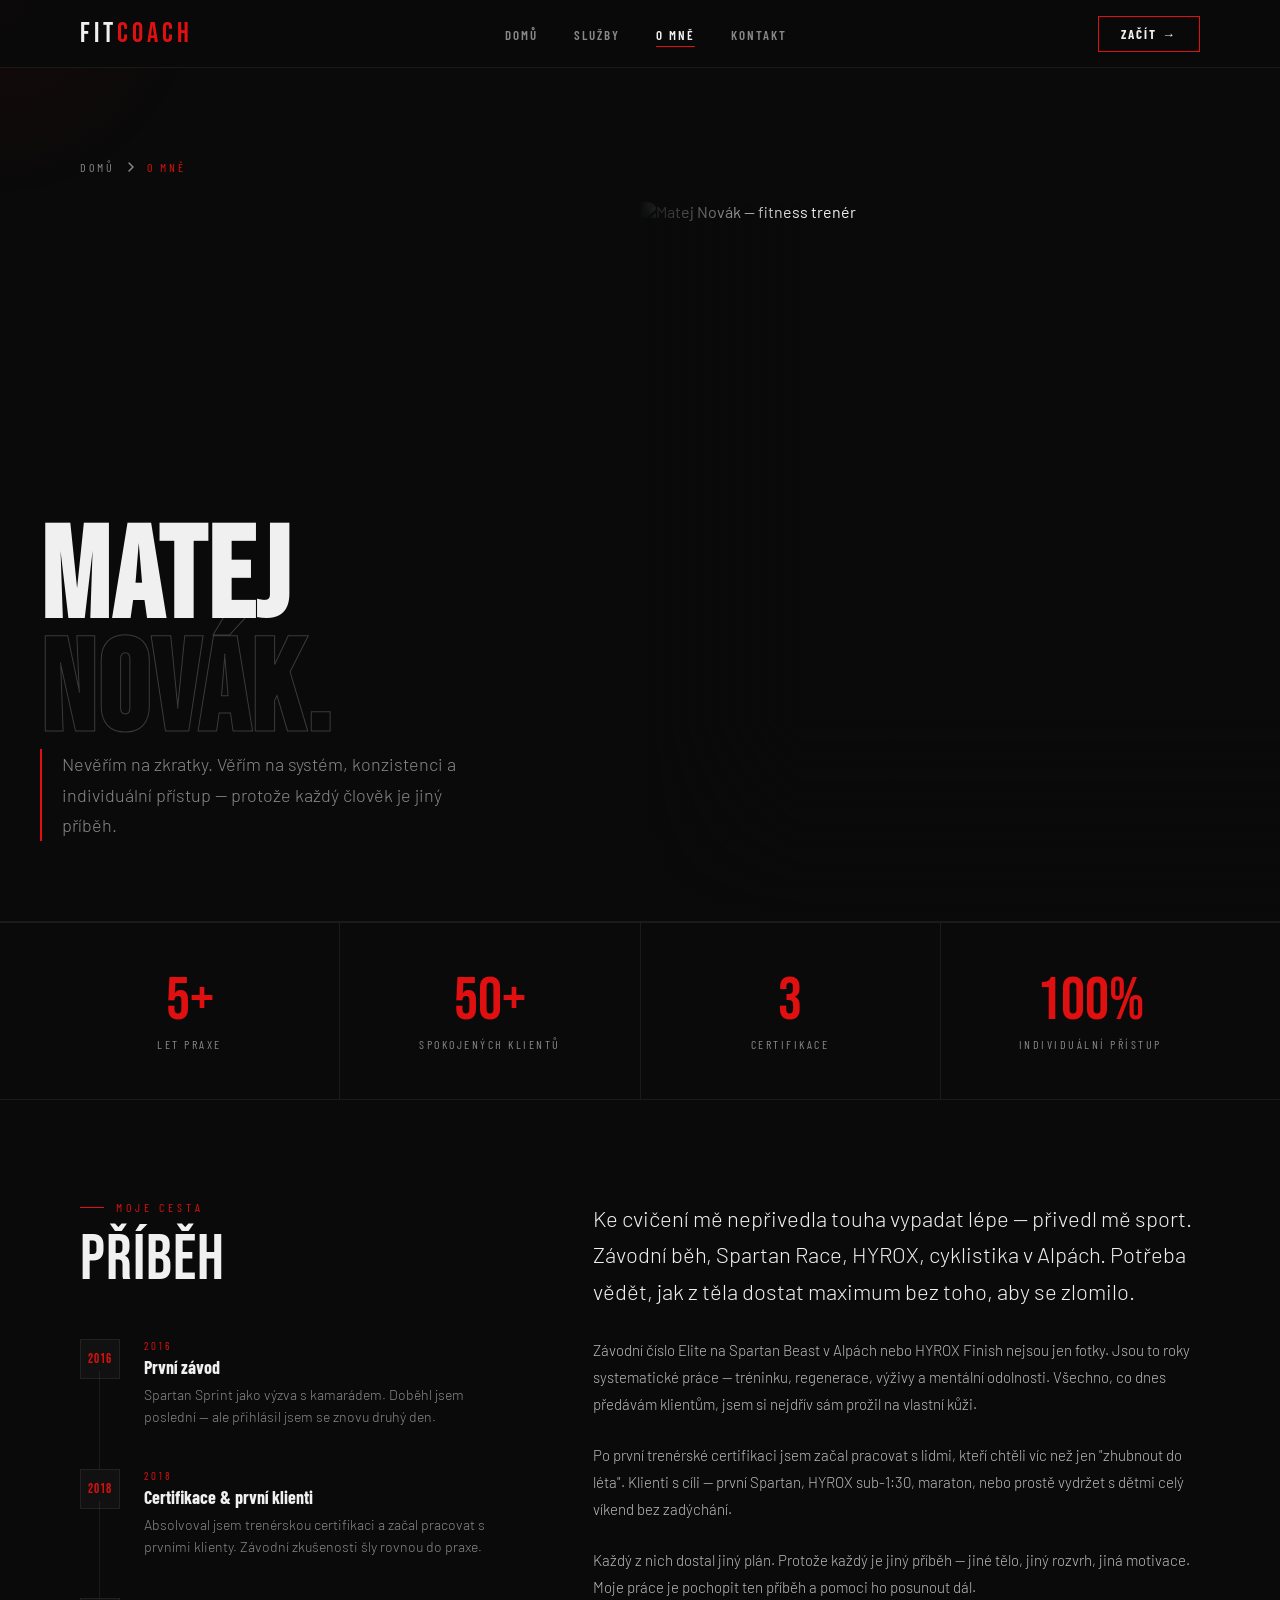
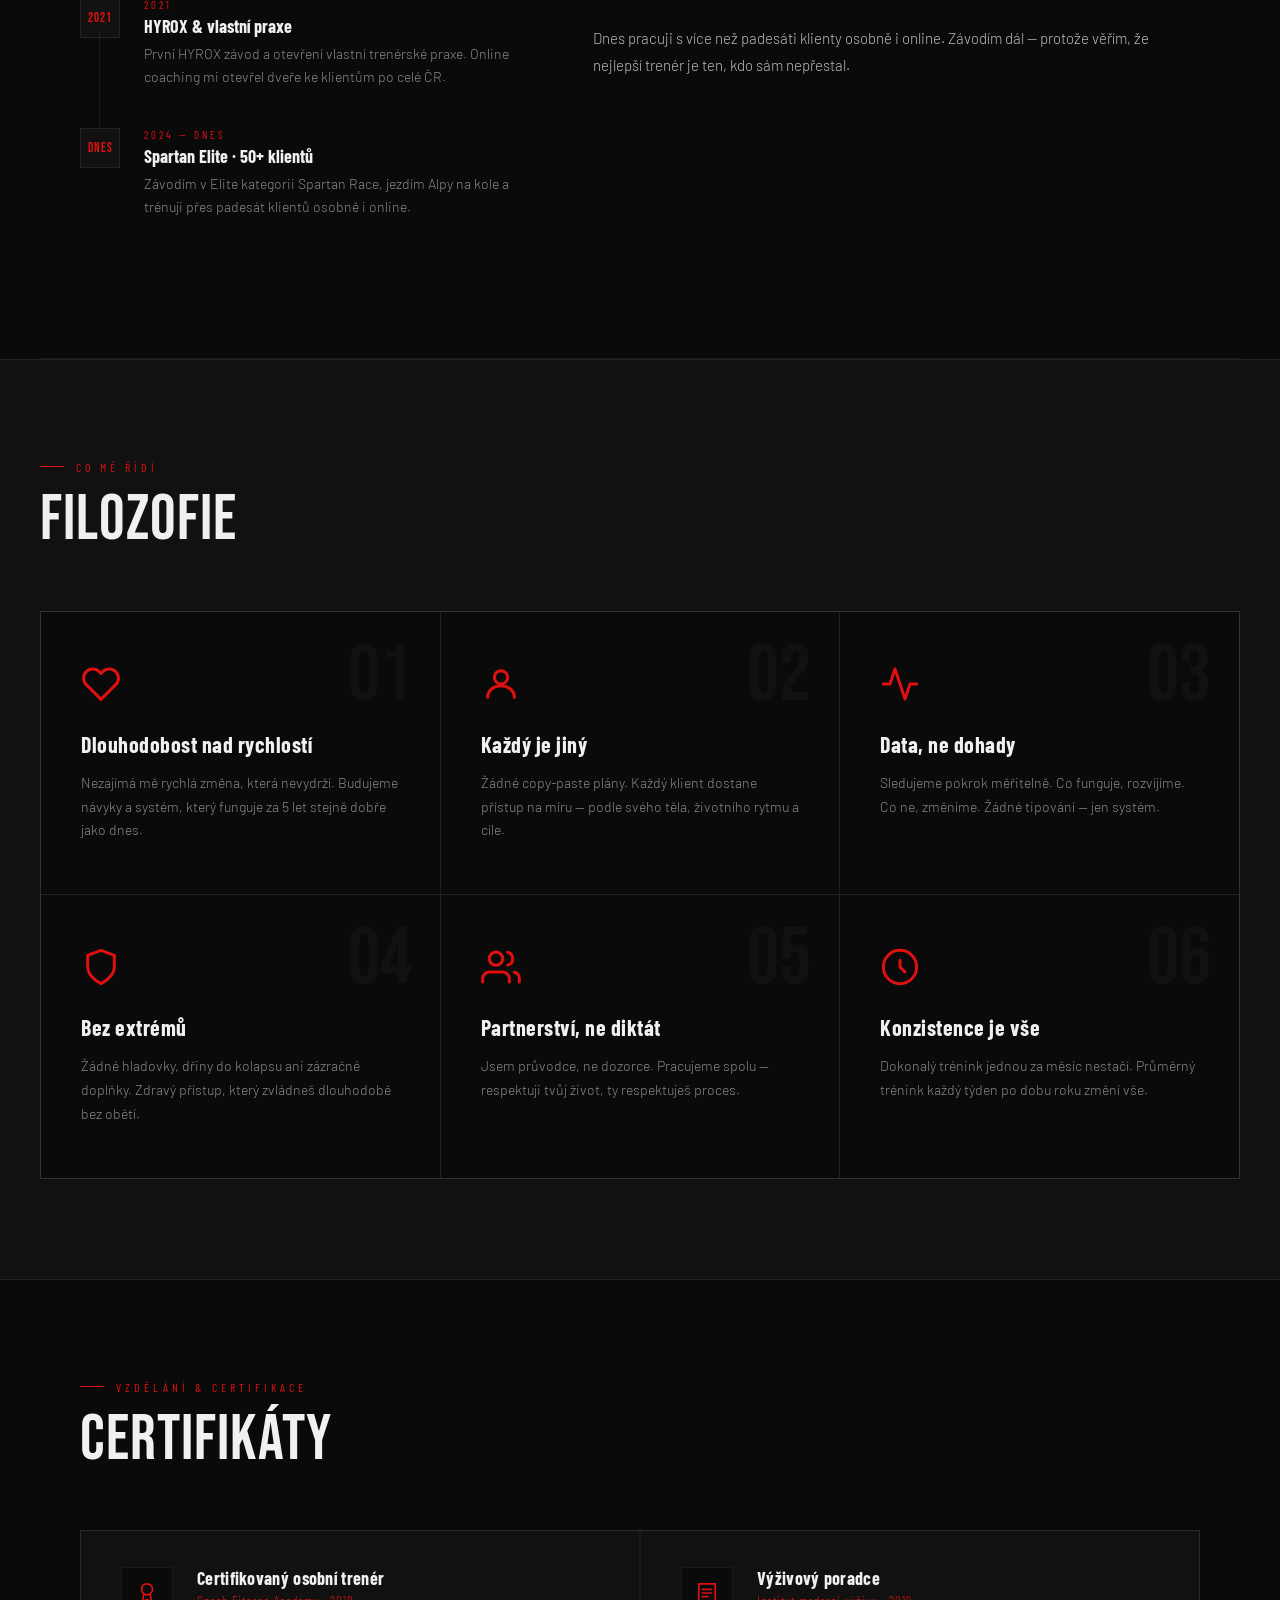
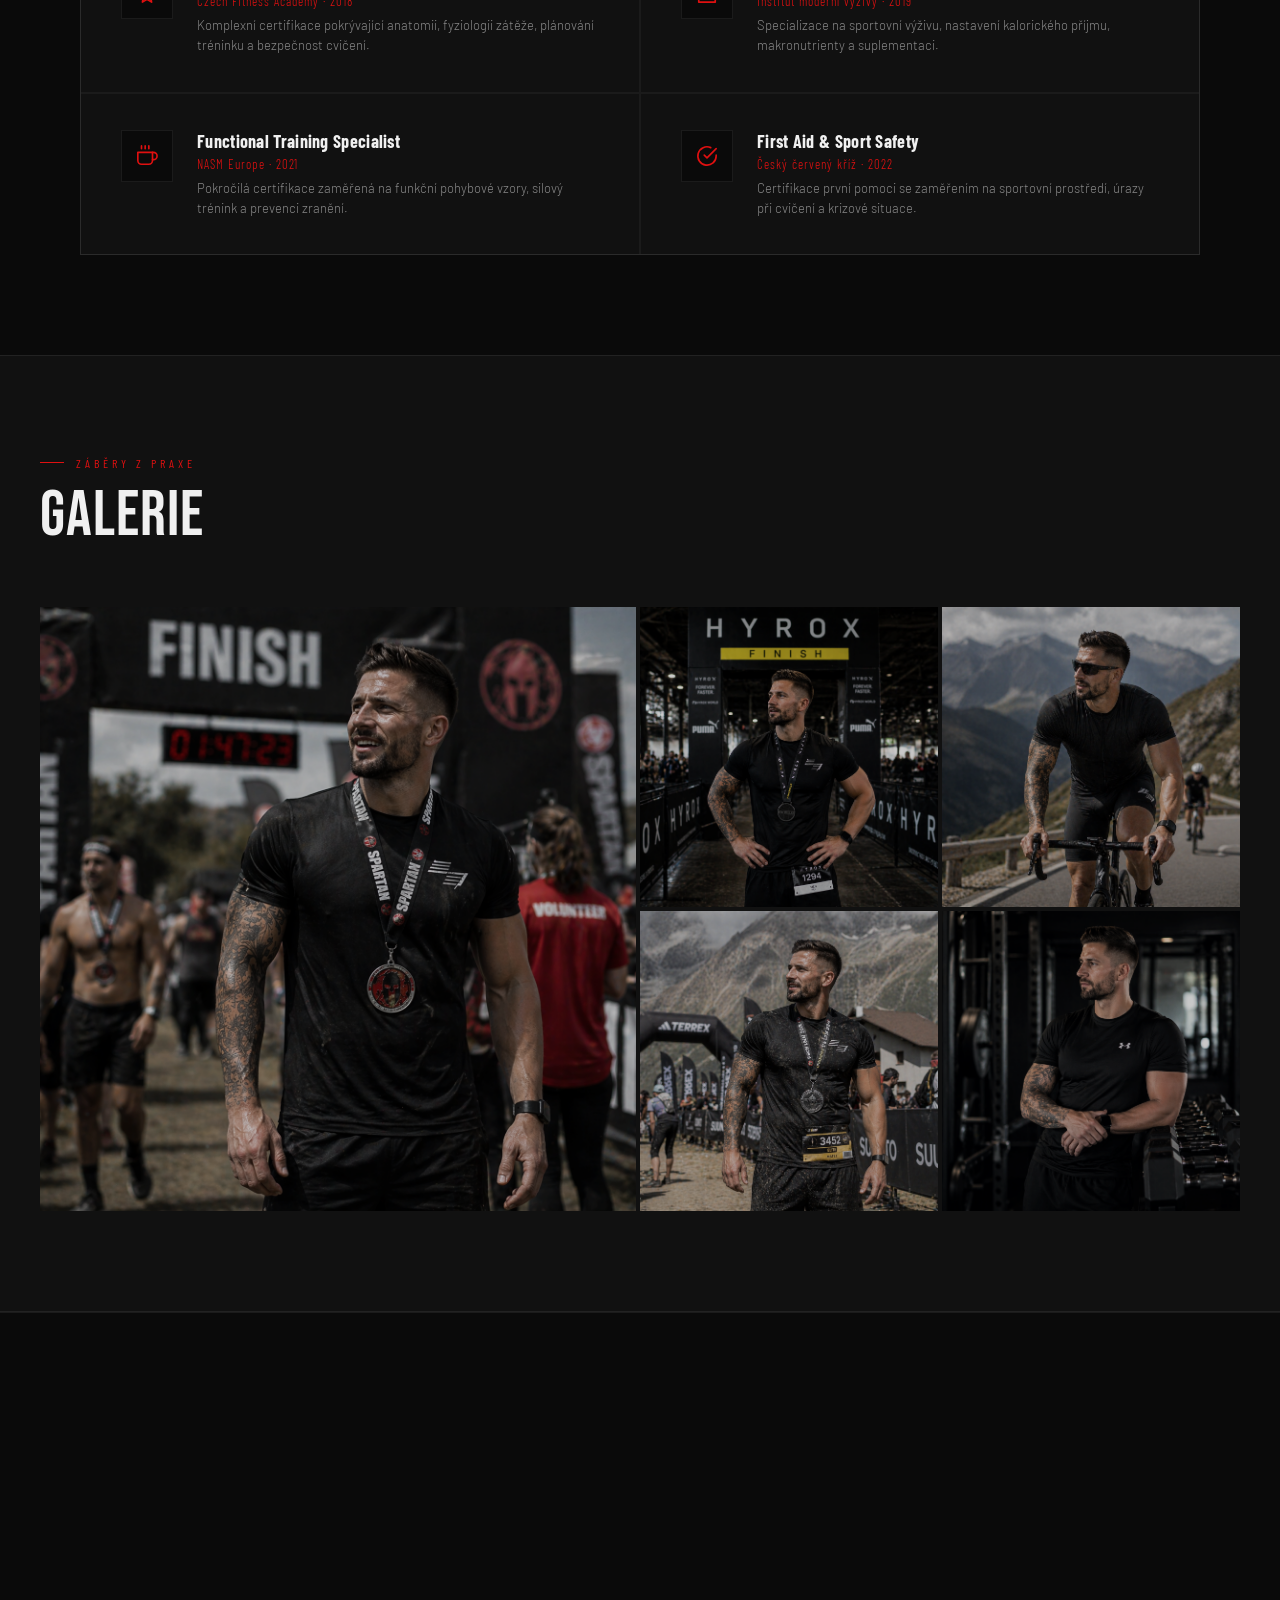
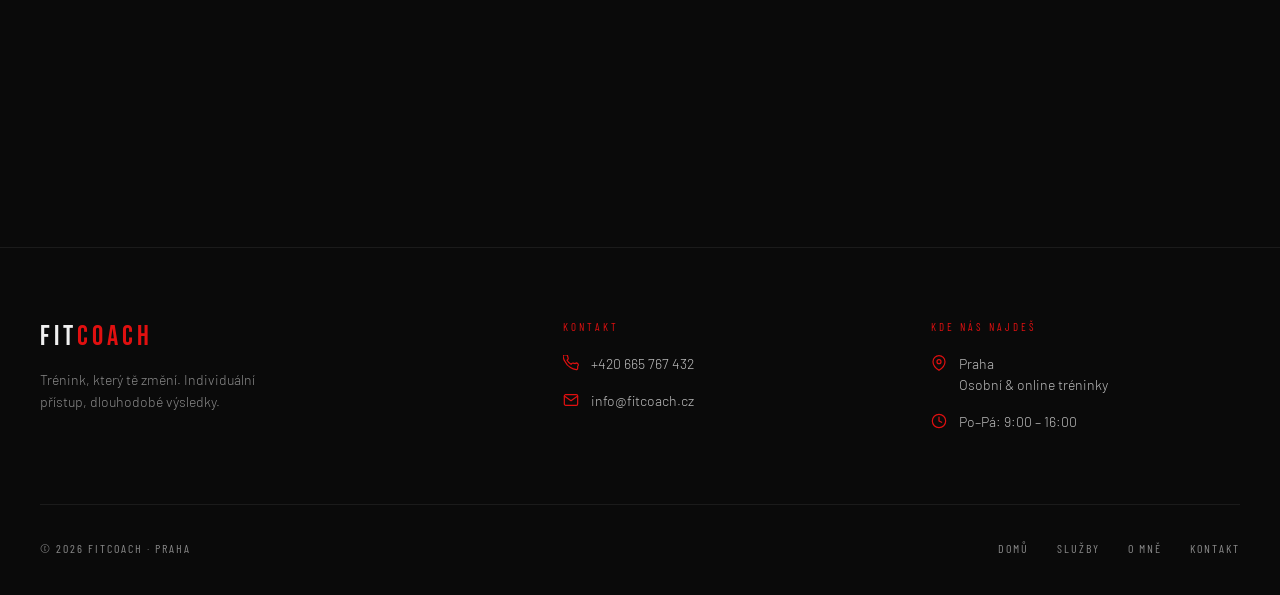
==== omne.html @ f13a1f08 "Add files via upload" ====
<!DOCTYPE html>
<html lang="cs">
<head>
<meta charset="UTF-8">
<meta name="viewport" content="width=device-width, initial-scale=1.0">
<link href="https://fonts.googleapis.com/css2?family=Bebas+Neue&family=Barlow:wght@300;400;500;600&family=Barlow+Condensed:wght@600;700&display=swap" rel="stylesheet">
<link rel="stylesheet" href="styles.css">
<title>O mně — FITCOACH</title>
</head>
<body>

<div class="cursor-glow" id="cursorGlow"></div>

<!-- NAVBAR -->
<nav class="navbar">
  <div class="nav-inner">
    <a href="index.html" class="logo">FIT<span>COACH</span></a>
    <ul class="nav-links">
      <li><a href="index.html">Domů</a></li>
      <li><a href="sluzby.html">Služby</a></li>
      <li><a href="omne.html" class="active">O mně</a></li>
      <li><a href="index.html#kontakt">Kontakt</a></li>
    </ul>
    <a href="sluzby.html" class="nav-cta">Začít →</a>
  </div>
</nav>

<!-- PAGE HEADER -->
<div class="page-header">
  <div class="breadcrumb reveal">
    <a href="index.html">Domů</a>
    <svg width="12" height="12" viewBox="0 0 12 12" fill="none"><path d="M4 2l4 4-4 4" stroke="currentColor" stroke-width="1.5" stroke-linecap="round" stroke-linejoin="round"/></svg>
    <span>O mně</span>
  </div>
</div>

<section class="hero-split">
  <div class="hero-split-left">
    <h1 class="page-title reveal reveal-delay-1">MATEJ<br><em>NOVÁK.</em></h1>
    <p class="hero-quote reveal reveal-delay-2">Nevěřím na zkratky. Věřím na systém, konzistenci a individuální přístup — protože každý člověk je jiný příběh.</p>
  </div>
  <div class="hero-split-right">
    <img src="images/trainer.png" alt="Matej Novák — fitness trenér">
  </div>
</section>

<!-- STATS BAR -->
<div class="stats-bar">
  <div class="stats-bar-inner">
    <div class="stats-bar-item reveal"><div class="stats-bar-num">5+</div><div class="stats-bar-label">Let praxe</div></div>
    <div class="stats-bar-item reveal reveal-delay-1"><div class="stats-bar-num">50+</div><div class="stats-bar-label">Spokojených klientů</div></div>
    <div class="stats-bar-item reveal reveal-delay-2"><div class="stats-bar-num">3</div><div class="stats-bar-label">Certifikace</div></div>
    <div class="stats-bar-item reveal reveal-delay-3"><div class="stats-bar-num">100%</div><div class="stats-bar-label">Individuální přístup</div></div>
  </div>
</div>

<!-- PŘÍBĚH -->
<section class="story-section">
  <div class="story-grid">
    <div class="story-timeline">
      <div class="section-eyebrow reveal">Moje cesta</div>
      <div class="section-title reveal reveal-delay-1" style="margin-bottom:48px;">PŘÍBĚH</div>
      <div class="timeline-item reveal reveal-delay-1">
        <div class="timeline-dot">2016</div>
        <div class="timeline-content">
          <div class="timeline-year">2016</div>
          <div class="timeline-title">První závod</div>
          <div class="timeline-desc">Spartan Sprint jako výzva s kamarádem. Doběhl jsem poslední — ale přihlásil jsem se znovu druhý den.</div>
        </div>
      </div>
      <div class="timeline-item reveal reveal-delay-2">
        <div class="timeline-dot">2018</div>
        <div class="timeline-content">
          <div class="timeline-year">2018</div>
          <div class="timeline-title">Certifikace & první klienti</div>
          <div class="timeline-desc">Absolvoval jsem trenérskou certifikaci a začal pracovat s prvními klienty. Závodní zkušenosti šly rovnou do praxe.</div>
        </div>
      </div>
      <div class="timeline-item reveal reveal-delay-3">
        <div class="timeline-dot">2021</div>
        <div class="timeline-content">
          <div class="timeline-year">2021</div>
          <div class="timeline-title">HYROX & vlastní praxe</div>
          <div class="timeline-desc">První HYROX závod a otevření vlastní trenérské praxe. Online coaching mi otevřel dveře ke klientům po celé ČR.</div>
        </div>
      </div>
      <div class="timeline-item reveal reveal-delay-3">
        <div class="timeline-dot">DNES</div>
        <div class="timeline-content">
          <div class="timeline-year">2024 — dnes</div>
          <div class="timeline-title">Spartan Elite · 50+ klientů</div>
          <div class="timeline-desc">Závodím v Elite kategorii Spartan Race, jezdím Alpy na kole a trénuji přes padesát klientů osobně i online.</div>
        </div>
      </div>
    </div>
    <div class="story-text">
      <p class="story-lead reveal">Ke cvičení mě nepřivedla touha vypadat lépe — přivedl mě sport. Závodní běh, Spartan Race, HYROX, cyklistika v Alpách. Potřeba vědět, jak z těla dostat maximum bez toho, aby se zlomilo.</p>
      <p class="story-body reveal reveal-delay-1">Závodní číslo Elite na Spartan Beast v Alpách nebo HYROX Finish nejsou jen fotky. Jsou to roky systematické práce — tréninku, regenerace, výživy a mentální odolnosti. Všechno, co dnes předávám klientům, jsem si nejdřív sám prožil na vlastní kůži.</p>
      <p class="story-body reveal reveal-delay-1">Po první trenérské certifikaci jsem začal pracovat s lidmi, kteří chtěli víc než jen "zhubnout do léta". Klienti s cíli — první Spartan, HYROX sub-1:30, maraton, nebo prostě vydržet s dětmi celý víkend bez zadýchání.</p>
      <p class="story-body reveal reveal-delay-2">Každý z nich dostal jiný plán. Protože každý je jiný příběh — jiné tělo, jiný rozvrh, jiná motivace. Moje práce je pochopit ten příběh a pomoci ho posunout dál.</p>
      <p class="story-body reveal reveal-delay-2">Dnes pracuji s více než padesáti klienty osobně i online. Závodím dál — protože věřím, že nejlepší trenér je ten, kdo sám nepřestal.</p>
    </div>
  </div>
</section>

<div class="divider"></div>

<!-- FILOZOFIE -->
<section class="philosophy-section">
  <div class="philosophy-inner">
    <div class="section-eyebrow reveal">Co mě řídí</div>
    <div class="section-title reveal reveal-delay-1">FILOZOFIE</div>
    <div class="philosophy-grid">
      <div class="philosophy-card reveal">
        <div class="philosophy-num">01</div>
        <svg class="philosophy-icon" viewBox="0 0 24 24" fill="none" stroke="currentColor" stroke-width="1.8" stroke-linecap="round" stroke-linejoin="round"><path d="M20.84 4.61a5.5 5.5 0 00-7.78 0L12 5.67l-1.06-1.06a5.5 5.5 0 00-7.78 7.78l1.06 1.06L12 21.23l7.78-7.78 1.06-1.06a5.5 5.5 0 000-7.78z"/></svg>
        <div class="philosophy-title">Dlouhodobost nad rychlostí</div>
        <p class="philosophy-desc">Nezajímá mě rychlá změna, která nevydrží. Budujeme návyky a systém, který funguje za 5 let stejně dobře jako dnes.</p>
      </div>
      <div class="philosophy-card reveal reveal-delay-1">
        <div class="philosophy-num">02</div>
        <svg class="philosophy-icon" viewBox="0 0 24 24" fill="none" stroke="currentColor" stroke-width="1.8" stroke-linecap="round" stroke-linejoin="round"><circle cx="12" cy="8" r="4"/><path d="M4 20c0-4 3.6-7 8-7s8 3 8 7"/></svg>
        <div class="philosophy-title">Každý je jiný</div>
        <p class="philosophy-desc">Žádné copy-paste plány. Každý klient dostane přístup na míru — podle svého těla, životního rytmu a cíle.</p>
      </div>
      <div class="philosophy-card reveal reveal-delay-2">
        <div class="philosophy-num">03</div>
        <svg class="philosophy-icon" viewBox="0 0 24 24" fill="none" stroke="currentColor" stroke-width="1.8" stroke-linecap="round" stroke-linejoin="round"><polyline points="22,12 18,12 15,21 9,3 6,12 2,12"/></svg>
        <div class="philosophy-title">Data, ne dohady</div>
        <p class="philosophy-desc">Sledujeme pokrok měřitelně. Co funguje, rozvíjíme. Co ne, změníme. Žádné tipování — jen systém.</p>
      </div>
      <div class="philosophy-card reveal reveal-delay-1">
        <div class="philosophy-num">04</div>
        <svg class="philosophy-icon" viewBox="0 0 24 24" fill="none" stroke="currentColor" stroke-width="1.8" stroke-linecap="round" stroke-linejoin="round"><path d="M12 22s8-4 8-10V5l-8-3-8 3v7c0 6 8 10 8 10z"/></svg>
        <div class="philosophy-title">Bez extrémů</div>
        <p class="philosophy-desc">Žádné hladovky, dřiny do kolapsu ani zázračné doplňky. Zdravý přístup, který zvládneš dlouhodobě bez obětí.</p>
      </div>
      <div class="philosophy-card reveal reveal-delay-2">
        <div class="philosophy-num">05</div>
        <svg class="philosophy-icon" viewBox="0 0 24 24" fill="none" stroke="currentColor" stroke-width="1.8" stroke-linecap="round" stroke-linejoin="round"><path d="M17 21v-2a4 4 0 00-4-4H5a4 4 0 00-4 4v2"/><circle cx="9" cy="7" r="4"/><path d="M23 21v-2a4 4 0 00-3-3.87"/><path d="M16 3.13a4 4 0 010 7.75"/></svg>
        <div class="philosophy-title">Partnerství, ne diktát</div>
        <p class="philosophy-desc">Jsem průvodce, ne dozorce. Pracujeme spolu — respektuji tvůj život, ty respektuješ proces.</p>
      </div>
      <div class="philosophy-card reveal reveal-delay-3">
        <div class="philosophy-num">06</div>
        <svg class="philosophy-icon" viewBox="0 0 24 24" fill="none" stroke="currentColor" stroke-width="1.8" stroke-linecap="round" stroke-linejoin="round"><circle cx="12" cy="12" r="10"/><path d="M12 8v4l3 3"/></svg>
        <div class="philosophy-title">Konzistence je vše</div>
        <p class="philosophy-desc">Dokonalý trénink jednou za měsíc nestačí. Průměrný trénink každý týden po dobu roku změní vše.</p>
      </div>
    </div>
  </div>
</section>

<!-- CERTIFIKÁTY -->
<section class="certs-section">
  <div class="section-eyebrow reveal">Vzdělání & certifikace</div>
  <div class="section-title reveal reveal-delay-1">CERTIFIKÁTY</div>
  <div class="certs-grid">
    <div class="cert-card reveal">
      <div class="cert-badge"><svg width="22" height="22" viewBox="0 0 24 24" fill="none" stroke="currentColor" stroke-width="1.8" stroke-linecap="round" stroke-linejoin="round"><circle cx="12" cy="8" r="6"/><path d="M15.477 12.89L17 22l-5-3-5 3 1.523-9.11"/></svg></div>
      <div class="cert-info"><div class="cert-name">Certifikovaný osobní trenér</div><div class="cert-org">Czech Fitness Academy · 2018</div><p class="cert-desc">Komplexní certifikace pokrývající anatomii, fyziologii zátěže, plánování tréninku a bezpečnost cvičení.</p></div>
    </div>
    <div class="cert-card reveal reveal-delay-1">
      <div class="cert-badge"><svg width="22" height="22" viewBox="0 0 24 24" fill="none" stroke="currentColor" stroke-width="1.8" stroke-linecap="round" stroke-linejoin="round"><path d="M3 2h18v20H3z"/><path d="M7 8h10M7 12h10M7 16h6"/></svg></div>
      <div class="cert-info"><div class="cert-name">Výživový poradce</div><div class="cert-org">Institut moderní výživy · 2019</div><p class="cert-desc">Specializace na sportovní výživu, nastavení kalorického příjmu, makronutrienty a suplementaci.</p></div>
    </div>
    <div class="cert-card reveal reveal-delay-1">
      <div class="cert-badge"><svg width="22" height="22" viewBox="0 0 24 24" fill="none" stroke="currentColor" stroke-width="1.8" stroke-linecap="round" stroke-linejoin="round"><path d="M18 8h1a4 4 0 010 8h-1"/><path d="M2 8h16v9a4 4 0 01-4 4H6a4 4 0 01-4-4V8z"/><line x1="6" y1="1" x2="6" y2="4"/><line x1="10" y1="1" x2="10" y2="4"/><line x1="14" y1="1" x2="14" y2="4"/></svg></div>
      <div class="cert-info"><div class="cert-name">Functional Training Specialist</div><div class="cert-org">NASM Europe · 2021</div><p class="cert-desc">Pokročilá certifikace zaměřená na funkční pohybové vzory, silový trénink a prevenci zranění.</p></div>
    </div>
    <div class="cert-card reveal reveal-delay-2">
      <div class="cert-badge"><svg width="22" height="22" viewBox="0 0 24 24" fill="none" stroke="currentColor" stroke-width="1.8" stroke-linecap="round" stroke-linejoin="round"><path d="M22 11.08V12a10 10 0 11-5.93-9.14"/><polyline points="22,4 12,14.01 9,11.01"/></svg></div>
      <div class="cert-info"><div class="cert-name">First Aid & Sport Safety</div><div class="cert-org">Český červený kříž · 2022</div><p class="cert-desc">Certifikace první pomoci se zaměřením na sportovní prostředí, úrazy při cvičení a krizové situace.</p></div>
    </div>
  </div>
</section>

<!-- GALERIE -->
<section class="gallery-section">
  <div class="gallery-inner">
    <div class="section-eyebrow reveal">Záběry z praxe</div>
    <div class="section-title reveal reveal-delay-1">GALERIE</div>
    <div class="gallery-grid">
      <div class="gallery-item reveal"><img src="spartan.png" alt="Spartan Race — cíl"><div class="gallery-label">Spartan Race · Elite</div></div>
      <div class="gallery-item reveal reveal-delay-1"><img src="hyrox.png" alt="HYROX Finish"><div class="gallery-label">HYROX · Finish</div></div>
      <div class="gallery-item reveal reveal-delay-2"><img src="kolo.png" alt="Cyklistika v horách"><div class="gallery-label">Cyklistika · Alpy</div></div>
      <div class="gallery-item reveal reveal-delay-1"><img src="beh.png" alt="Spartan Race v horách"><div class="gallery-label">Spartan Beast · Alpy</div></div>
      <div class="gallery-item reveal reveal-delay-2"><img src="triner-1.png" alt="Trénink v gymu"><div class="gallery-label">Osobní trénink</div></div>
    </div>
  </div>
</section>

<!-- CTA -->
<section class="cta-banner">
  <div class="cta-inner">
    <div class="section-eyebrow reveal" style="justify-content:center;">Pojďme se poznat</div>
    <h2 class="cta-title reveal reveal-delay-1">ZAČNEME<br>SPOLU?</h2>
    <p class="cta-sub reveal reveal-delay-2">Rezervuj si bezplatnou 30minutovou konzultaci a zjisti, jestli si sedneme.</p>
    <div style="display:flex;gap:20px;justify-content:center;flex-wrap:wrap;" class="reveal reveal-delay-3">
      <a href="sluzby.html" class="btn-primary">Prohlédnout služby →</a>
      <a href="index.html#kontakt" class="btn-outline">Napsat zprávu</a>
    </div>
  </div>
</section>

<!-- FOOTER -->
<footer class="footer" id="kontakt">
  <div class="footer-inner">
    <div class="footer-top">
      <div>
        <a href="index.html" class="footer-logo">FIT<span>COACH</span></a>
        <p class="footer-tagline">Trénink, který tě změní. Individuální přístup, dlouhodobé výsledky.</p>
      </div>
      <div>
        <div class="footer-col-title">Kontakt</div>
        <a href="tel:+420665767432" class="footer-contact-item"><svg class="footer-contact-icon" viewBox="0 0 24 24" fill="none" stroke="currentColor" stroke-width="1.8" stroke-linecap="round" stroke-linejoin="round"><path d="M22 16.92v3a2 2 0 01-2.18 2 19.79 19.79 0 01-8.63-3.07A19.5 19.5 0 013.07 9.8 19.79 19.79 0 01.01 1.21 2 2 0 012 .01h3a2 2 0 012 1.72c.127.96.361 1.903.7 2.81a2 2 0 01-.45 2.11L6.09 7.91a16 16 0 006 6l1.27-1.27a2 2 0 012.11-.45c.907.339 1.85.573 2.81.7A2 2 0 0122 16.92z"/></svg>+420 665 767 432</a>
        <a href="mailto:info@fitcoach.cz" class="footer-contact-item"><svg class="footer-contact-icon" viewBox="0 0 24 24" fill="none" stroke="currentColor" stroke-width="1.8" stroke-linecap="round" stroke-linejoin="round"><path d="M4 4h16c1.1 0 2 .9 2 2v12c0 1.1-.9 2-2 2H4c-1.1 0-2-.9-2-2V6c0-1.1.9-2 2-2z"/><polyline points="22,6 12,13 2,6"/></svg>info@fitcoach.cz</a>
      </div>
      <div>
        <div class="footer-col-title">Kde nás najdeš</div>
        <div class="footer-contact-item"><svg class="footer-contact-icon" viewBox="0 0 24 24" fill="none" stroke="currentColor" stroke-width="1.8" stroke-linecap="round" stroke-linejoin="round"><path d="M21 10c0 7-9 13-9 13S3 17 3 10a9 9 0 0118 0z"/><circle cx="12" cy="10" r="3"/></svg>Praha<br>Osobní &amp; online tréninky</div>
        <div class="footer-contact-item"><svg class="footer-contact-icon" viewBox="0 0 24 24" fill="none" stroke="currentColor" stroke-width="1.8" stroke-linecap="round" stroke-linejoin="round"><circle cx="12" cy="12" r="10"/><polyline points="12,6 12,12 16,14"/></svg>Po–Pá: 9:00 – 16:00</div>
      </div>
    </div>
    <div class="footer-bottom">
      <div class="footer-copy">© 2026 FitCoach · Praha</div>
      <div class="footer-links">
        <a href="index.html">Domů</a>
        <a href="sluzby.html">Služby</a>
        <a href="omne.html">O mně</a>
        <a href="#kontakt">Kontakt</a>
      </div>
    </div>
  </div>
</footer>

<script src="script.js"></script>
</body>
</html>
---- styles.css ----
/* ═══════════════════════════════════════════
   FITCOACH — Shared Stylesheet
   ═══════════════════════════════════════════ */

/* ─── VARIABLES ─── */
:root {
  --red: #e01010;
  --red-dim: #9a0a0a;
  --red-glow: rgba(224,16,16,0.18);
  --bg: #0a0a0a;
  --surface: #111111;
  --surface2: #161616;
  --border: rgba(255,255,255,0.07);
  --text: #f0f0f0;
  --muted: #888;
  --font-display: 'Bebas Neue', sans-serif;
  --font-cond: 'Barlow Condensed', sans-serif;
  --font-body: 'Barlow', sans-serif;
}

/* ─── RESET ─── */
*, *::before, *::after { margin:0; padding:0; box-sizing:border-box; }
html { scroll-behavior: smooth; }
body {
  font-family: var(--font-body);
  background: var(--bg);
  color: var(--text);
  overflow-x: hidden;
  -webkit-font-smoothing: antialiased;
}

/* ─── CURSOR GLOW ─── */
.cursor-glow {
  pointer-events: none;
  position: fixed;
  width: 400px; height: 400px;
  border-radius: 50%;
  background: radial-gradient(circle, rgba(224,16,16,0.06) 0%, transparent 70%);
  transform: translate(-50%,-50%);
  z-index: 0;
  transition: opacity 0.3s;
}

/* ─── NAVBAR ─── */
.navbar {
  position: fixed;
  top: 0; left: 0; right: 0;
  z-index: 1000;
  height: 68px;
  display: flex; align-items: center; justify-content: center;
  border-bottom: 1px solid var(--border);
  background: rgba(10,10,10,0.85);
  backdrop-filter: blur(20px);
  -webkit-backdrop-filter: blur(20px);
}
.nav-inner {
  width: 100%; max-width: 1200px;
  padding: 0 40px;
  display: flex; justify-content: space-between; align-items: center;
}
.logo {
  font-family: var(--font-display);
  font-size: 28px; letter-spacing: 4px;
  color: var(--text); text-decoration: none;
}
.logo span { color: var(--red); }
.nav-links { list-style: none; display: flex; gap: 36px; }
.nav-links a {
  font-family: var(--font-cond);
  font-weight: 600; font-size: 13px;
  letter-spacing: 2px; text-transform: uppercase;
  color: var(--muted); text-decoration: none;
  transition: color 0.2s; position: relative;
}
.nav-links a::after {
  content: ''; position: absolute;
  bottom: -4px; left: 0;
  width: 0; height: 1px;
  background: var(--red); transition: width 0.3s;
}
.nav-links a:hover { color: var(--text); }
.nav-links a:hover::after,
.nav-links a.active::after { width: 100%; }
.nav-links a.active { color: var(--text); }
.nav-cta {
  font-family: var(--font-cond);
  font-weight: 700; font-size: 13px;
  letter-spacing: 2px; text-transform: uppercase;
  color: var(--text); text-decoration: none;
  border: 1px solid var(--red); padding: 9px 22px;
  transition: background 0.2s;
}
.nav-cta:hover { background: var(--red); }

/* ─── BUTTONS ─── */
.btn-primary {
  font-family: var(--font-cond);
  font-weight: 700; font-size: 14px;
  letter-spacing: 2.5px; text-transform: uppercase;
  color: var(--text); background: var(--red);
  border: none; padding: 16px 36px;
  text-decoration: none; cursor: pointer;
  transition: background 0.2s, transform 0.2s;
  display: inline-block;
}
.btn-primary:hover { background: var(--red-dim); transform: translateY(-2px); }

.btn-ghost {
  font-family: var(--font-cond);
  font-weight: 600; font-size: 14px;
  letter-spacing: 2px; text-transform: uppercase;
  color: var(--muted); text-decoration: none;
  display: flex; align-items: center; gap: 8px;
  transition: color 0.2s;
}
.btn-ghost:hover { color: var(--text); }
.btn-ghost svg { transition: transform 0.2s; }
.btn-ghost:hover svg { transform: translateX(4px); }

.btn-outline {
  font-family: var(--font-cond);
  font-weight: 600; font-size: 14px;
  letter-spacing: 2px; text-transform: uppercase;
  color: var(--muted); text-decoration: none;
  border: 1px solid var(--border); padding: 15px 28px;
  transition: color 0.2s, border-color 0.2s;
  display: inline-block;
}
.btn-outline:hover { color: var(--text); border-color: rgba(255,255,255,0.2); }

/* ─── SECTION HELPERS ─── */
.section {
  padding: 120px 40px;
  max-width: 1200px; margin: 0 auto;
}
.section-full {
  padding: 120px 40px;
  background: var(--surface);
  border-top: 1px solid var(--border);
  border-bottom: 1px solid var(--border);
}
.section-full .section-inner { max-width: 1200px; margin: 0 auto; }

.section-eyebrow {
  font-family: var(--font-cond);
  font-size: 12px; letter-spacing: 4px;
  text-transform: uppercase; color: var(--red);
  margin-bottom: 16px;
  display: flex; align-items: center; gap: 12px;
}
.section-eyebrow::before {
  content: ''; display: block;
  width: 24px; height: 1px; background: var(--red);
}
.section-title {
  font-family: var(--font-display);
  font-size: clamp(48px, 5vw, 72px);
  line-height: 0.95; letter-spacing: 1px;
  color: var(--text); margin-bottom: 60px;
}
.divider { height: 1px; background: var(--border); max-width: 1200px; margin: 0 auto; }

/* ─── FOOTER ─── */
.footer {
  border-top: 1px solid var(--border);
  background: var(--bg); padding: 72px 40px 40px;
}
.footer-inner { max-width: 1200px; margin: 0 auto; }
.footer-top {
  display: grid; grid-template-columns: 1.5fr 1fr 1fr;
  gap: 60px; padding-bottom: 56px;
  border-bottom: 1px solid var(--border); margin-bottom: 36px;
}
.footer-logo {
  font-family: var(--font-display); font-size: 28px;
  letter-spacing: 4px; margin-bottom: 16px;
  display: block; text-decoration: none; color: var(--text);
}
.footer-logo span { color: var(--red); }
.footer-tagline { font-size: 14px; font-weight: 300; color: var(--muted); line-height: 1.6; max-width: 260px; }
.footer-col-title { font-family: var(--font-cond); font-size: 11px; letter-spacing: 3px; text-transform: uppercase; color: var(--red); margin-bottom: 20px; }
.footer-contact-item {
  display: flex; align-items: flex-start; gap: 12px;
  margin-bottom: 16px; color: #bbb; font-size: 14px;
  font-weight: 300; line-height: 1.5; text-decoration: none; transition: color 0.2s;
}
a.footer-contact-item:hover { color: var(--text); }
.footer-contact-icon { width: 16px; height: 16px; flex-shrink: 0; margin-top: 2px; color: var(--red); }
.footer-bottom { display: flex; justify-content: space-between; align-items: center; }
.footer-copy { font-family: var(--font-cond); font-size: 12px; letter-spacing: 2px; text-transform: uppercase; color: var(--muted); }
.footer-links { display: flex; gap: 28px; }
.footer-links a { font-family: var(--font-cond); font-size: 12px; letter-spacing: 2px; text-transform: uppercase; color: var(--muted); text-decoration: none; transition: color 0.2s; }
.footer-links a:hover { color: var(--text); }

/* ─── REVEAL ANIMATIONS ─── */
.reveal {
  opacity: 0; transform: translateY(28px);
  transition: opacity 0.7s cubic-bezier(0.22,1,0.36,1), transform 0.7s cubic-bezier(0.22,1,0.36,1);
}
.reveal.visible { opacity: 1; transform: none; }
.reveal-delay-1 { transition-delay: 0.1s; }
.reveal-delay-2 { transition-delay: 0.2s; }
.reveal-delay-3 { transition-delay: 0.3s; }
.reveal-delay-4 { transition-delay: 0.4s; }

/* ─── CTA BANNER ─── */
.cta-banner {
  padding: 100px 40px; text-align: center;
  position: relative; overflow: hidden;
  border-top: 1px solid var(--border);
}
.cta-banner::before {
  content: ''; position: absolute; inset: 0;
  background: url('gym-bg.png') center/cover no-repeat;
  opacity: 0.06;
}
.cta-banner-inner, .cta-inner {
  position: relative; z-index: 1;
  max-width: 700px; margin: 0 auto;
}
.cta-title {
  font-family: var(--font-display);
  font-size: clamp(56px, 7vw, 100px);
  line-height: 0.9; margin-bottom: 24px;
}
.cta-sub {
  font-size: 16px; font-weight: 300;
  color: var(--muted); margin-bottom: 44px; line-height: 1.6;
}

/* ─── PAGE HEADER (sluzby, omne) ─── */
.page-header { padding: 160px 40px 0; max-width: 1200px; margin: 0 auto; }
.breadcrumb {
  font-family: var(--font-cond); font-size: 12px; letter-spacing: 3px;
  text-transform: uppercase; color: var(--muted);
  margin-bottom: 28px; display: flex; align-items: center; gap: 10px;
}
.breadcrumb a { color: var(--muted); text-decoration: none; transition: color 0.2s; }
.breadcrumb a:hover { color: var(--red); }
.breadcrumb span { color: var(--red); }

/* ═══════════════════════════════════════════
   INDEX — specific styles
   ═══════════════════════════════════════════ */

.hero {
  position: relative; height: 100vh; min-height: 700px;
  display: grid; grid-template-columns: 1fr 1fr; overflow: hidden;
}
.hero-left {
  display: flex; flex-direction: column; justify-content: center;
  padding: 120px 60px 80px 80px; position: relative; z-index: 2;
}
.hero-tag {
  font-family: var(--font-cond); font-size: 13px; letter-spacing: 4px;
  color: var(--red); text-transform: uppercase; margin-bottom: 28px;
  display: flex; align-items: center; gap: 12px;
}
.hero-tag::before { content: ''; display: block; width: 32px; height: 1px; background: var(--red); }
.hero-title {
  font-family: var(--font-display); font-size: clamp(72px, 7vw, 110px);
  line-height: 0.92; letter-spacing: 1px; color: var(--text); margin-bottom: 30px;
}
.hero-title em { font-style: normal; color: var(--red); }
.hero-sub { font-size: 16px; font-weight: 300; color: var(--muted); line-height: 1.7; max-width: 380px; margin-bottom: 50px; }
.hero-actions { display: flex; gap: 20px; align-items: center; }
.hero-right { position: relative; overflow: hidden; }
.hero-right img { width: 100%; height: 100%; object-fit: cover; object-position: center top; filter: grayscale(20%); }
.hero-right::before { content: ''; position: absolute; inset: 0; background: linear-gradient(to right, var(--bg) 0%, transparent 30%); z-index: 1; }
.hero-right::after { content: ''; position: absolute; inset: 0; background: linear-gradient(to top, var(--bg) 0%, transparent 40%); z-index: 1; }
.hero-numbers { position: absolute; bottom: 60px; left: 80px; display: flex; gap: 50px; z-index: 3; }
.hero-num-item .num { font-family: var(--font-display); font-size: 48px; color: var(--text); line-height: 1; }
.hero-num-item .num span { color: var(--red); }
.hero-num-item .label { font-family: var(--font-cond); font-size: 12px; letter-spacing: 2px; color: var(--muted); text-transform: uppercase; margin-top: 4px; }

.info-strip { border-top: 1px solid var(--border); border-bottom: 1px solid var(--border); background: var(--surface); padding: 0; overflow: hidden; }
.info-inner { max-width: 1200px; margin: 0 auto; display: grid; grid-template-columns: repeat(3, 1fr); }
.info-item { padding: 36px 48px; border-right: 1px solid var(--border); transition: background 0.2s; }
.info-item:last-child { border-right: none; }
.info-item:hover { background: var(--surface2); }
.info-item .info-label { font-family: var(--font-cond); font-size: 11px; letter-spacing: 3px; text-transform: uppercase; color: var(--red); margin-bottom: 8px; }
.info-item .info-value { font-family: var(--font-cond); font-size: 20px; font-weight: 700; letter-spacing: 0.5px; color: var(--text); }

.services-grid { display: grid; grid-template-columns: repeat(3, 1fr); gap: 1px; background: var(--border); border: 1px solid var(--border); }
.service-card { background: var(--bg); padding: 52px 44px; text-decoration: none; color: var(--text); display: flex; flex-direction: column; gap: 20px; position: relative; overflow: hidden; transition: background 0.3s; }
.service-card::before { content: ''; position: absolute; top: 0; left: 0; width: 100%; height: 2px; background: var(--red); transform: scaleX(0); transform-origin: left; transition: transform 0.4s cubic-bezier(0.22,1,0.36,1); }
.service-card:hover { background: var(--surface2); }
.service-card:hover::before { transform: scaleX(1); }
.service-icon { width: 72px; height: 72px; opacity: 0.7; transition: opacity 0.3s, transform 0.3s; }
.service-card:hover .service-icon { opacity: 1; transform: scale(1.05); }
.service-num { font-family: var(--font-display); font-size: 64px; color: var(--surface2); line-height: 1; position: absolute; top: 40px; right: 36px; transition: color 0.3s; }
.service-card:hover .service-num { color: var(--surface); }
.service-title { font-family: var(--font-cond); font-size: 26px; font-weight: 700; letter-spacing: 0.5px; color: var(--text); }
.service-desc { font-size: 15px; font-weight: 300; color: var(--muted); line-height: 1.65; }
.service-link { margin-top: auto; font-family: var(--font-cond); font-size: 13px; font-weight: 700; letter-spacing: 2px; text-transform: uppercase; color: var(--red); display: flex; align-items: center; gap: 8px; transition: gap 0.2s; }
.service-card:hover .service-link { gap: 14px; }

.about-grid { display: grid; grid-template-columns: 1fr 1fr; gap: 80px; align-items: center; }
.about-img-wrap { position: relative; }
.about-img-wrap img { width: 100%; aspect-ratio: 4/5; object-fit: cover; object-position: center top; display: block; filter: grayscale(15%); }
.about-img-wrap::after { content: ''; position: absolute; bottom: -20px; right: -20px; width: 60%; height: 60%; border: 1px solid var(--red); z-index: -1; opacity: 0.3; }
.about-text-main { font-size: 18px; font-weight: 300; color: var(--text); line-height: 1.75; margin-bottom: 20px; }
.about-text-secondary { font-size: 15px; font-weight: 300; color: var(--muted); line-height: 1.7; margin-bottom: 48px; }
.stats-row { display: grid; grid-template-columns: repeat(3, 1fr); border: 1px solid var(--border); margin-bottom: 40px; }
.stat-box { padding: 28px 24px; border-right: 1px solid var(--border); }
.stat-box:last-child { border-right: none; }
.stat-box .stat-num { font-family: var(--font-display); font-size: 46px; color: var(--red); line-height: 1; margin-bottom: 4px; }
.stat-box .stat-label { font-family: var(--font-cond); font-size: 12px; letter-spacing: 2px; text-transform: uppercase; color: var(--muted); }
.cert-list { display: flex; flex-direction: column; gap: 12px; }
.cert-item { display: flex; align-items: center; gap: 12px; font-family: var(--font-cond); font-size: 15px; letter-spacing: 1px; color: #bbb; }
.cert-item::before { content: ''; width: 6px; height: 6px; background: var(--red); flex-shrink: 0; }
.about-more-link { display: inline-flex; align-items: center; gap: 8px; margin-top: 28px; font-family: var(--font-cond); font-weight: 700; font-size: 14px; letter-spacing: 2px; text-transform: uppercase; color: var(--red); text-decoration: none; transition: gap 0.2s, color 0.2s; }
.about-more-link:hover { gap: 14px; color: var(--text); }

.testimonials-wrap { overflow: hidden; margin-top: 60px; }
.testimonials-track { display: flex; width: max-content; animation: marquee 28s linear infinite; }
.testimonials-wrap:hover .testimonials-track { animation-play-state: paused; }
.testimonial-card { min-width: 320px; margin-right: 20px; padding: 36px 32px; background: var(--surface); border: 1px solid var(--border); position: relative; }
.testimonial-card::before { content: '"'; position: absolute; top: 16px; left: 24px; font-family: var(--font-display); font-size: 72px; color: var(--red); opacity: 0.2; line-height: 1; }
.testimonial-text { font-size: 15px; font-weight: 300; color: #ccc; line-height: 1.7; margin-bottom: 20px; padding-top: 20px; }
.testimonial-author { font-family: var(--font-cond); font-size: 12px; letter-spacing: 2px; text-transform: uppercase; color: var(--red); }
@keyframes marquee { from { transform: translateX(0); } to { transform: translateX(-50%); } }

/* ═══════════════════════════════════════════
   SLUZBY — specific styles
   ═══════════════════════════════════════════ */

.page-title { font-family: var(--font-display); font-size: clamp(80px, 10vw, 140px); line-height: 0.88; letter-spacing: 2px; color: var(--text); }
.page-title em { font-style: normal; -webkit-text-stroke: 1px rgba(255,255,255,0.2); color: transparent; }
.page-header-sub { font-size: 16px; font-weight: 300; color: var(--muted); max-width: 500px; line-height: 1.7; margin-top: 32px; }

.service-detail { display: grid; grid-template-columns: 1fr 1.6fr; border: 1px solid var(--border); margin-bottom: 2px; background: var(--surface); transition: background 0.3s; position: relative; overflow: hidden; }
.service-detail::before { content: ''; position: absolute; left: 0; top: 0; bottom: 0; width: 3px; background: var(--red); transform: scaleY(0); transform-origin: top; transition: transform 0.4s cubic-bezier(0.22,1,0.36,1); }
.service-detail:hover { background: var(--surface2); }
.service-detail:hover::before { transform: scaleY(1); }
.service-detail-left { padding: 60px 52px; border-right: 1px solid var(--border); display: flex; flex-direction: column; justify-content: space-between; gap: 40px; }
.service-detail-num { font-family: var(--font-display); font-size: 100px; color: rgba(255,255,255,0.04); line-height: 1; margin-bottom: -10px; transition: color 0.3s; }
.service-detail:hover .service-detail-num { color: rgba(224,16,16,0.08); }
.service-detail-icon { width: 80px; height: 80px; opacity: 0.75; margin-bottom: 24px; transition: opacity 0.3s, transform 0.3s; }
.service-detail:hover .service-detail-icon { opacity: 1; transform: scale(1.05); }
.service-detail-name { font-family: var(--font-display); font-size: 42px; letter-spacing: 1px; line-height: 1; margin-bottom: 12px; }
.service-detail-tagline { font-family: var(--font-cond); font-size: 14px; letter-spacing: 2px; text-transform: uppercase; color: var(--red); }
.service-detail-price { border-top: 1px solid var(--border); padding-top: 28px; }
.price-label { font-family: var(--font-cond); font-size: 11px; letter-spacing: 3px; text-transform: uppercase; color: var(--muted); margin-bottom: 6px; }
.price-value { font-family: var(--font-display); font-size: 38px; color: var(--text); line-height: 1; }
.price-value span { font-family: var(--font-cond); font-size: 16px; color: var(--muted); font-weight: 400; letter-spacing: 1px; margin-left: 6px; }
.service-detail-right { padding: 60px 52px; display: flex; flex-direction: column; justify-content: space-between; gap: 40px; }
.service-detail-desc { font-size: 17px; font-weight: 300; color: #ccc; line-height: 1.75; margin-bottom: 36px; }
.service-features { display: grid; grid-template-columns: 1fr 1fr; gap: 16px; }
.feature-item { display: flex; align-items: flex-start; gap: 12px; font-size: 14px; font-weight: 400; color: #bbb; line-height: 1.5; }
.feature-item::before { content: ''; width: 6px; height: 6px; background: var(--red); flex-shrink: 0; margin-top: 6px; }
.service-cta-row { display: flex; align-items: center; gap: 24px; padding-top: 36px; border-top: 1px solid var(--border); }

.process-section { background: var(--surface); border-top: 1px solid var(--border); border-bottom: 1px solid var(--border); padding: 100px 40px; }
.process-inner { max-width: 1200px; margin: 0 auto; }
.process-steps { display: grid; grid-template-columns: repeat(4, 1fr); gap: 1px; background: var(--border); border: 1px solid var(--border); margin-top: 60px; }
.process-step { background: var(--bg); padding: 48px 36px; position: relative; overflow: hidden; transition: background 0.3s; }
.process-step:hover { background: var(--surface2); }
.process-step-num { font-family: var(--font-display); font-size: 80px; color: rgba(255,255,255,0.04); line-height: 1; position: absolute; top: 20px; right: 20px; }
.process-step-icon { width: 36px; height: 36px; color: var(--red); margin-bottom: 20px; }
.process-step-title { font-family: var(--font-cond); font-size: 20px; font-weight: 700; letter-spacing: 0.5px; margin-bottom: 12px; }
.process-step-desc { font-size: 14px; font-weight: 300; color: var(--muted); line-height: 1.65; }

.faq-section { padding: 100px 40px; max-width: 1200px; margin: 0 auto; }
.faq-grid { display: grid; grid-template-columns: 1fr 1fr; gap: 2px; background: var(--border); border: 1px solid var(--border); margin-top: 60px; }
.faq-item { background: var(--surface); padding: 36px 40px; cursor: pointer; transition: background 0.2s; }
.faq-item:hover { background: var(--surface2); }
.faq-question { font-family: var(--font-cond); font-size: 18px; font-weight: 700; letter-spacing: 0.3px; color: var(--text); display: flex; justify-content: space-between; align-items: flex-start; gap: 16px; transition: color 0.2s; }
.faq-item.open .faq-question { color: var(--red); }
.faq-toggle { width: 20px; height: 20px; flex-shrink: 0; color: var(--red); transition: transform 0.3s; }
.faq-item.open .faq-toggle { transform: rotate(45deg); }
.faq-answer { font-size: 14px; font-weight: 300; color: var(--muted); line-height: 1.7; max-height: 0; overflow: hidden; transition: max-height 0.4s cubic-bezier(0.22,1,0.36,1), margin-top 0.3s; }
.faq-item.open .faq-answer { max-height: 200px; margin-top: 16px; }

/* MODAL */
.modal-backdrop { position: fixed; inset: 0; background: rgba(0,0,0,0.85); backdrop-filter: blur(8px); z-index: 2000; display: flex; align-items: center; justify-content: center; padding: 20px; opacity: 0; pointer-events: none; transition: opacity 0.3s; }
.modal-backdrop.open { opacity: 1; pointer-events: all; }
.modal { background: var(--surface); border: 1px solid var(--border); width: 100%; max-width: 560px; position: relative; transform: translateY(24px); transition: transform 0.35s cubic-bezier(0.22,1,0.36,1); }
.modal-backdrop.open .modal { transform: translateY(0); }
.modal-header { padding: 36px 40px 28px; border-bottom: 1px solid var(--border); display: flex; justify-content: space-between; align-items: flex-start; }
.modal-eyebrow { font-family: var(--font-cond); font-size: 11px; letter-spacing: 3px; text-transform: uppercase; color: var(--red); margin-bottom: 6px; }
.modal-title { font-family: var(--font-display); font-size: 36px; letter-spacing: 1px; line-height: 1; color: var(--text); }
.modal-close { background: none; border: none; color: var(--muted); cursor: pointer; padding: 4px; transition: color 0.2s; flex-shrink: 0; margin-top: 4px; }
.modal-close:hover { color: var(--text); }
.modal-tabs { display: flex; border-bottom: 1px solid var(--border); }
.modal-tab { flex: 1; padding: 16px; background: none; border: none; font-family: var(--font-cond); font-size: 13px; font-weight: 700; letter-spacing: 2px; text-transform: uppercase; color: var(--muted); cursor: pointer; border-bottom: 2px solid transparent; margin-bottom: -1px; transition: color 0.2s, border-color 0.2s; }
.modal-tab.active { color: var(--text); border-bottom-color: var(--red); }
.modal-tab:hover { color: var(--text); }
.modal-body { padding: 32px 40px 40px; }
.modal-form { display: none; flex-direction: column; gap: 18px; }
.modal-form.active { display: flex; }
.form-row { display: grid; grid-template-columns: 1fr 1fr; gap: 14px; }
.form-group { display: flex; flex-direction: column; gap: 8px; }
.form-label { font-family: var(--font-cond); font-size: 11px; letter-spacing: 2.5px; text-transform: uppercase; color: var(--muted); }
.form-input, .form-textarea, .form-select { background: var(--bg); border: 1px solid var(--border); color: var(--text); font-family: var(--font-body); font-size: 14px; font-weight: 300; padding: 13px 16px; outline: none; transition: border-color 0.2s; width: 100%; appearance: none; -webkit-appearance: none; }
.form-input:focus, .form-textarea:focus, .form-select:focus { border-color: var(--red); }
.form-input::placeholder, .form-textarea::placeholder { color: #444; }
.form-textarea { resize: vertical; min-height: 110px; }
.form-select { cursor: pointer; }
.form-select option { background: var(--surface2); }
.form-note { font-size: 12px; font-weight: 300; color: #555; line-height: 1.5; }
.form-success { display: none; text-align: center; padding: 20px 0; }
.form-success.visible { display: block; }
.form-success-icon { width: 48px; height: 48px; background: rgba(224,16,16,0.1); border-radius: 50%; display: flex; align-items: center; justify-content: center; margin: 0 auto 16px; color: var(--red); }
.form-success-title { font-family: var(--font-display); font-size: 28px; margin-bottom: 8px; }
.form-success-sub { font-size: 14px; font-weight: 300; color: var(--muted); }

/* ═══════════════════════════════════════════
   OMNE — specific styles
   ═══════════════════════════════════════════ */

.hero-split { display: grid; grid-template-columns: 1fr 1fr; min-height: 80vh; border-bottom: 1px solid var(--border); }
.hero-split-left { padding: 50px 80px 80px 40px; display: flex; flex-direction: column; justify-content: flex-end; }
.hero-split-right { position: relative; overflow: hidden; }
.hero-split-right img { width: 100%; height: 100%; object-fit: cover; object-position: center top; filter: grayscale(15%); display: block; }
.hero-split-right::before { content: ''; position: absolute; inset: 0; background: linear-gradient(to right, var(--bg) 0%, transparent 25%); z-index: 1; }
.hero-split-right::after { content: ''; position: absolute; bottom: 0; left: 0; right: 0; height: 200px; background: linear-gradient(to top, var(--bg), transparent); z-index: 1; }
.hero-quote { font-size: 18px; font-weight: 300; color: var(--muted); line-height: 1.7; max-width: 420px; padding-left: 20px; border-left: 2px solid var(--red); }

.stats-bar { border-top: 1px solid var(--border); border-bottom: 1px solid var(--border); background: var(--bg); }
.stats-bar-inner { max-width: 1200px; margin: 0 auto; display: grid; grid-template-columns: repeat(4, 1fr); background: var(--border); gap: 1px; }
.stats-bar-item { background: var(--bg); padding: 48px 40px; text-align: center; transition: background 0.2s; }
.stats-bar-item:hover { background: var(--surface); }
.stats-bar-num { font-family: var(--font-display); font-size: 60px; color: var(--red); line-height: 1; margin-bottom: 6px; }
.stats-bar-label { font-family: var(--font-cond); font-size: 12px; letter-spacing: 2.5px; text-transform: uppercase; color: var(--muted); }

.story-section { padding: 100px 40px; max-width: 1200px; margin: 0 auto; }
.story-grid { display: grid; grid-template-columns: 1fr 1.4fr; gap: 80px; align-items: start; }
.story-timeline { display: flex; flex-direction: column; position: sticky; top: 100px; }
.timeline-item { display: flex; gap: 24px; padding-bottom: 40px; position: relative; }
.timeline-item::before { content: ''; position: absolute; left: 19px; top: 32px; bottom: 0; width: 1px; background: var(--border); }
.timeline-item:last-child::before { display: none; }
.timeline-dot { width: 40px; height: 40px; border: 1px solid var(--border); background: var(--surface); flex-shrink: 0; display: flex; align-items: center; justify-content: center; font-family: var(--font-display); font-size: 13px; color: var(--red); letter-spacing: 1px; transition: background 0.2s, border-color 0.2s; }
.timeline-item:hover .timeline-dot { background: rgba(224,16,16,0.08); border-color: var(--red); }
.timeline-year { font-family: var(--font-cond); font-size: 11px; letter-spacing: 3px; text-transform: uppercase; color: var(--red); margin-bottom: 4px; }
.timeline-title { font-family: var(--font-cond); font-size: 18px; font-weight: 700; color: var(--text); margin-bottom: 6px; }
.timeline-desc { font-size: 14px; font-weight: 300; color: var(--muted); line-height: 1.6; }
.story-lead { font-size: 22px; font-weight: 300; color: var(--text); line-height: 1.65; margin-bottom: 28px; }
.story-body { font-size: 15px; font-weight: 300; color: #bbb; line-height: 1.8; margin-bottom: 24px; }

.philosophy-section { background: var(--surface); border-top: 1px solid var(--border); border-bottom: 1px solid var(--border); padding: 100px 40px; }
.philosophy-inner { max-width: 1200px; margin: 0 auto; }
.philosophy-grid { display: grid; grid-template-columns: repeat(3, 1fr); gap: 1px; background: var(--border); border: 1px solid var(--border); margin-top: 60px; }
.philosophy-card { background: var(--bg); padding: 52px 40px; position: relative; overflow: hidden; transition: background 0.3s; }
.philosophy-card:hover { background: var(--surface2); }
.philosophy-card::after { content: ''; position: absolute; bottom: 0; left: 0; right: 0; height: 2px; background: var(--red); transform: scaleX(0); transform-origin: left; transition: transform 0.4s cubic-bezier(0.22,1,0.36,1); }
.philosophy-card:hover::after { transform: scaleX(1); }
.philosophy-num { font-family: var(--font-display); font-size: 80px; color: rgba(255,255,255,0.03); line-height: 1; position: absolute; top: 24px; right: 28px; }
.philosophy-icon { width: 40px; height: 40px; color: var(--red); margin-bottom: 24px; }
.philosophy-title { font-family: var(--font-cond); font-size: 22px; font-weight: 700; letter-spacing: 0.5px; margin-bottom: 14px; }
.philosophy-desc { font-size: 14px; font-weight: 300; color: var(--muted); line-height: 1.7; }

.certs-section { padding: 100px 40px; max-width: 1200px; margin: 0 auto; }
.certs-grid { display: grid; grid-template-columns: repeat(2, 1fr); gap: 2px; background: var(--border); border: 1px solid var(--border); }
.cert-card { background: var(--surface); padding: 36px 40px; display: flex; align-items: flex-start; gap: 24px; transition: background 0.2s; }
.cert-card:hover { background: var(--surface2); }
.cert-badge { width: 52px; height: 52px; flex-shrink: 0; border: 1px solid var(--border); background: var(--bg); display: flex; align-items: center; justify-content: center; color: var(--red); transition: border-color 0.2s, background 0.2s; }
.cert-card:hover .cert-badge { border-color: var(--red); background: rgba(224,16,16,0.06); }
.cert-name { font-family: var(--font-cond); font-size: 18px; font-weight: 700; letter-spacing: 0.3px; color: var(--text); margin-bottom: 4px; }
.cert-org { font-size: 13px; font-weight: 300; color: var(--red); margin-bottom: 6px; font-family: var(--font-cond); letter-spacing: 1px; }
.cert-desc { font-size: 13px; font-weight: 300; color: var(--muted); line-height: 1.55; }

.gallery-section { background: var(--surface); border-top: 1px solid var(--border); border-bottom: 1px solid var(--border); padding: 100px 40px; }
.gallery-inner { max-width: 1200px; margin: 0 auto; }
.gallery-grid { display: grid; grid-template-columns: 2fr 1fr 1fr; grid-template-rows: 300px 300px; gap: 4px; margin-top: 60px; }
.gallery-item { overflow: hidden; position: relative; background: var(--surface2); }
.gallery-item:first-child { grid-row: 1 / 3; }
.gallery-item img { width: 100%; height: 100%; object-fit: cover; object-position: center top; filter: grayscale(20%); transition: transform 0.6s cubic-bezier(0.22,1,0.36,1), filter 0.4s; display: block; }
.gallery-item:hover img { transform: scale(1.04); filter: grayscale(0%); }
.gallery-item::after { content: ''; position: absolute; inset: 0; background: rgba(0,0,0,0.2); transition: background 0.3s; }
.gallery-item:hover::after { background: rgba(0,0,0,0.05); }
.gallery-label { position: absolute; bottom: 0; left: 0; right: 0; padding: 12px 18px; font-family: var(--font-cond); font-size: 12px; letter-spacing: 2px; text-transform: uppercase; color: #ccc; background: linear-gradient(to top, rgba(0,0,0,0.75), transparent); z-index: 2; transform: translateY(4px); opacity: 0; transition: opacity 0.3s, transform 0.3s; }
.gallery-item:hover .gallery-label { opacity: 1; transform: translateY(0); }

/* ═══════════════════════════════════════════
   RESPONSIVE
   ═══════════════════════════════════════════ */
@media (max-width: 900px) {
  .nav-links, .nav-cta { display: none; }

  /* index */
  .hero { grid-template-columns: 1fr; }
  .hero-right { display: none; }
  .hero-left { padding: 120px 30px 60px; }
  .hero-numbers { left: 30px; bottom: 40px; gap: 30px; }
  .hero-num-item .num { font-size: 36px; }
  .services-grid { grid-template-columns: 1fr; }
  .about-grid { grid-template-columns: 1fr; }
  .about-img-wrap { max-width: 400px; }
  .info-inner { grid-template-columns: 1fr; }
  .info-item { border-right: none; border-bottom: 1px solid var(--border); }
  .stats-row { grid-template-columns: 1fr 1fr; }

  /* sluzby */
  .service-detail { grid-template-columns: 1fr; }
  .service-detail-left { border-right: none; border-bottom: 1px solid var(--border); }
  .service-features { grid-template-columns: 1fr; }
  .process-steps { grid-template-columns: 1fr 1fr; }
  .faq-grid { grid-template-columns: 1fr; }

  /* omne */
  .hero-split { grid-template-columns: 1fr; min-height: auto; }
  .hero-split-right { height: 400px; }
  .hero-split-left { padding: 40px 24px 60px; }
  .story-grid { grid-template-columns: 1fr; }
  .story-timeline { position: static; }
  .philosophy-grid { grid-template-columns: 1fr; }
  .certs-grid { grid-template-columns: 1fr; }
  .gallery-grid { grid-template-columns: 1fr 1fr; grid-template-rows: 220px 220px 220px; }
  .gallery-item:first-child { grid-row: auto; }
  .stats-bar-inner { grid-template-columns: 1fr 1fr; }

  /* footer */
  .footer-top { grid-template-columns: 1fr; gap: 36px; }
  .footer-bottom { flex-direction: column; gap: 12px; text-align: center; }
}

@media (max-width: 600px) {
  .process-steps { grid-template-columns: 1fr; }
  .page-header { padding: 130px 24px 60px; }
  .story-section, .philosophy-section, .certs-section, .gallery-section, .faq-section { padding: 60px 24px; }
}
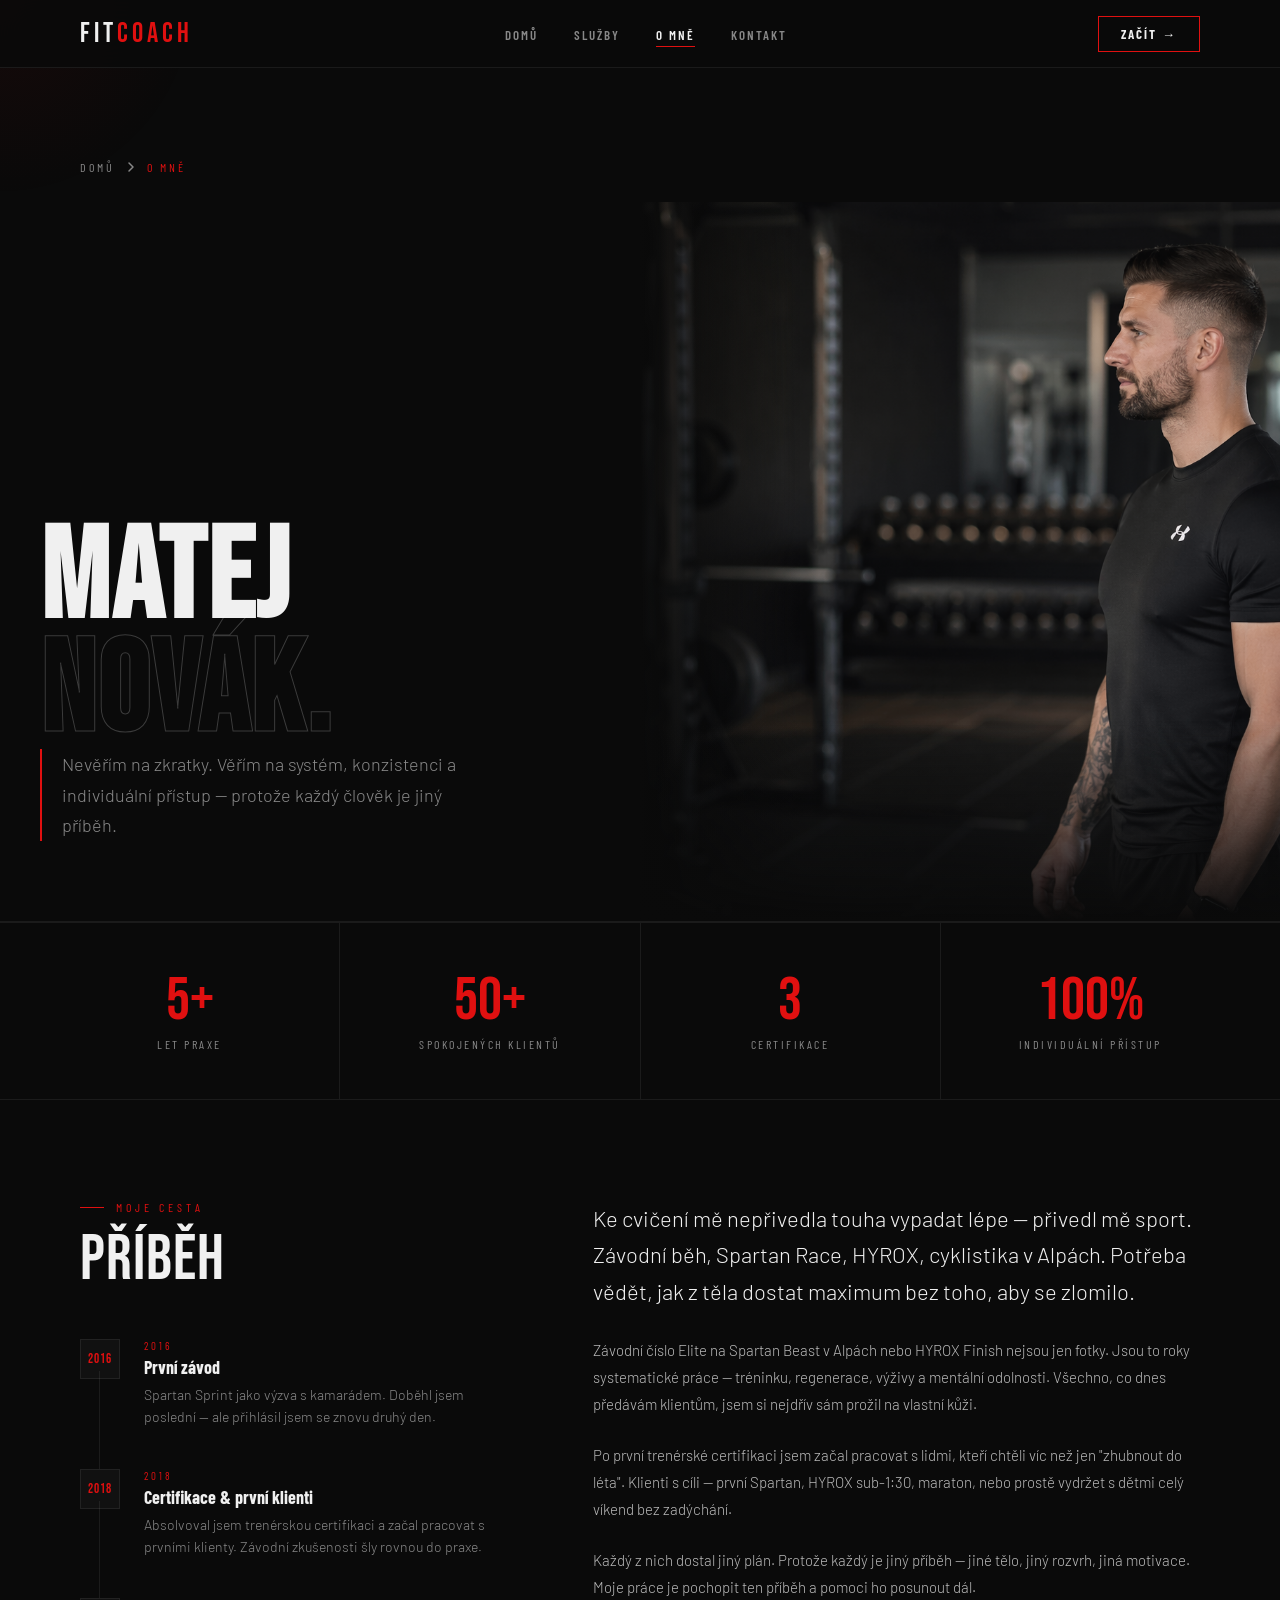
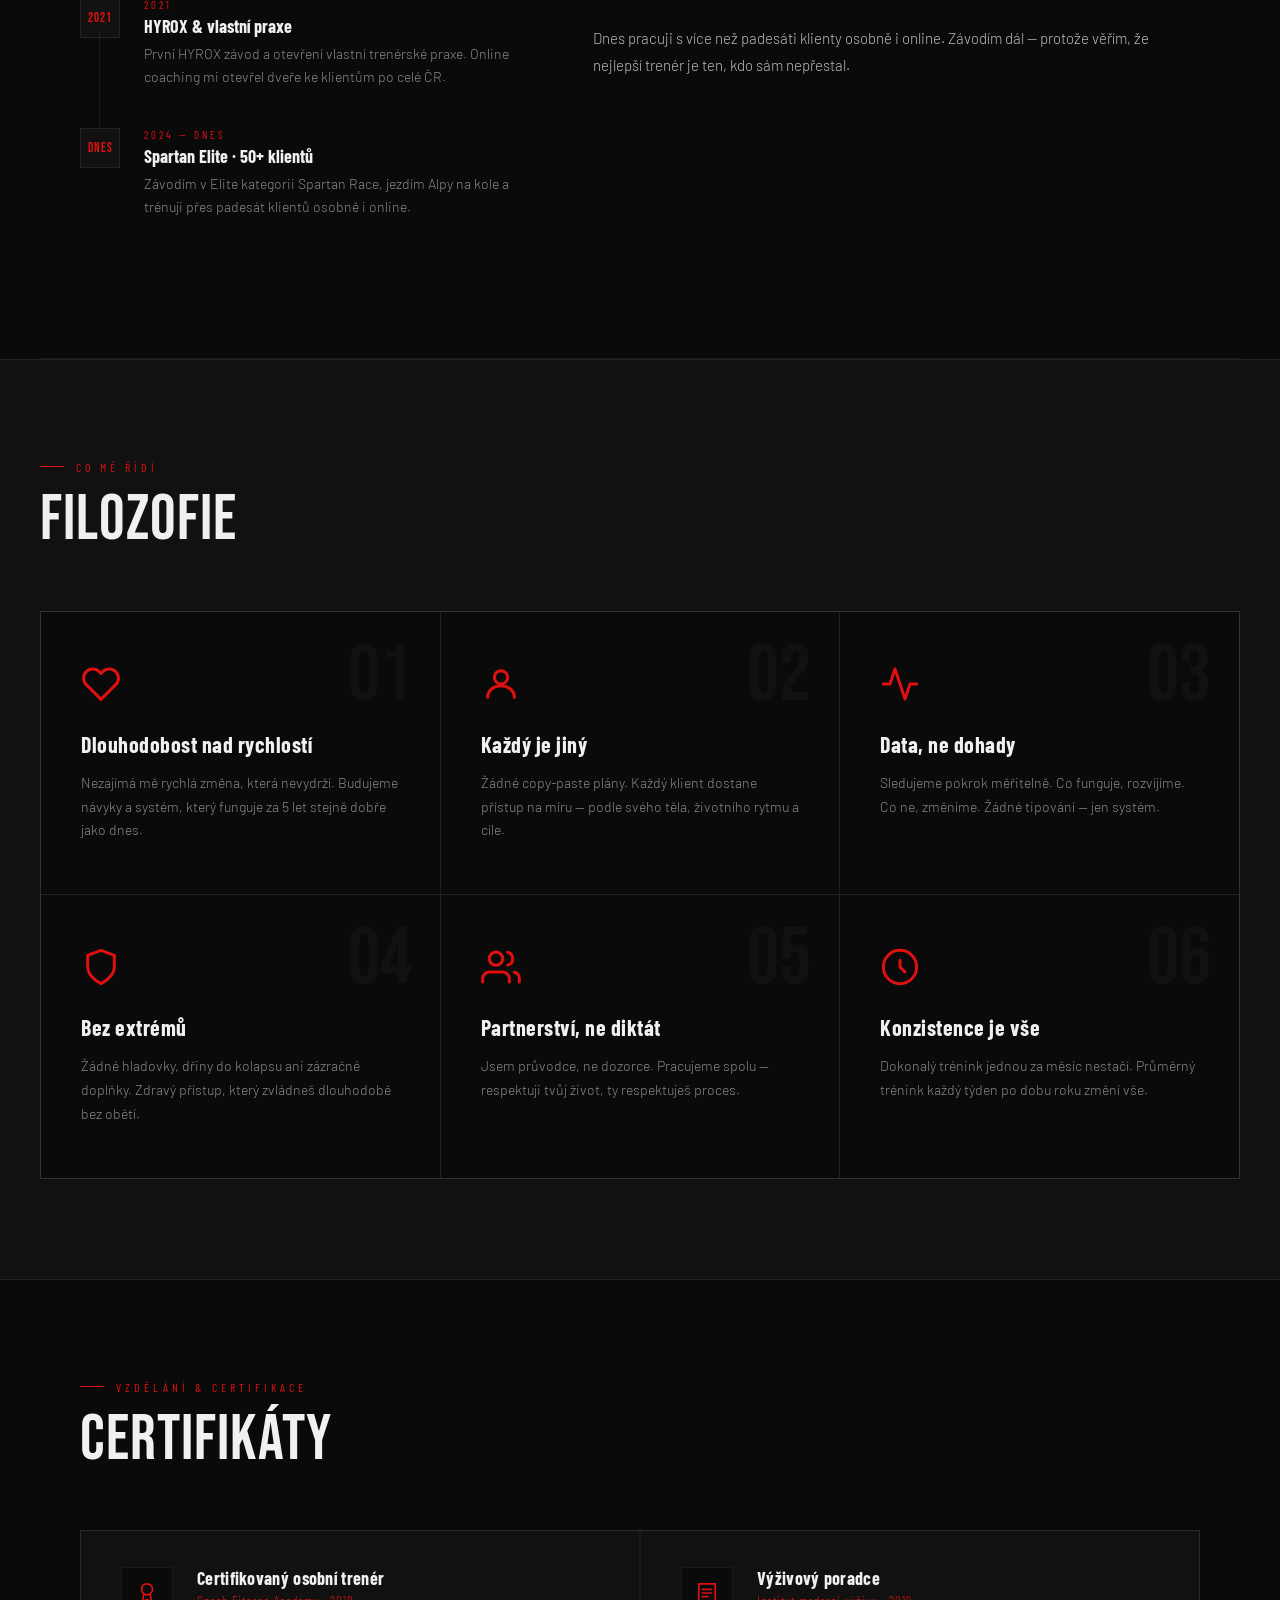
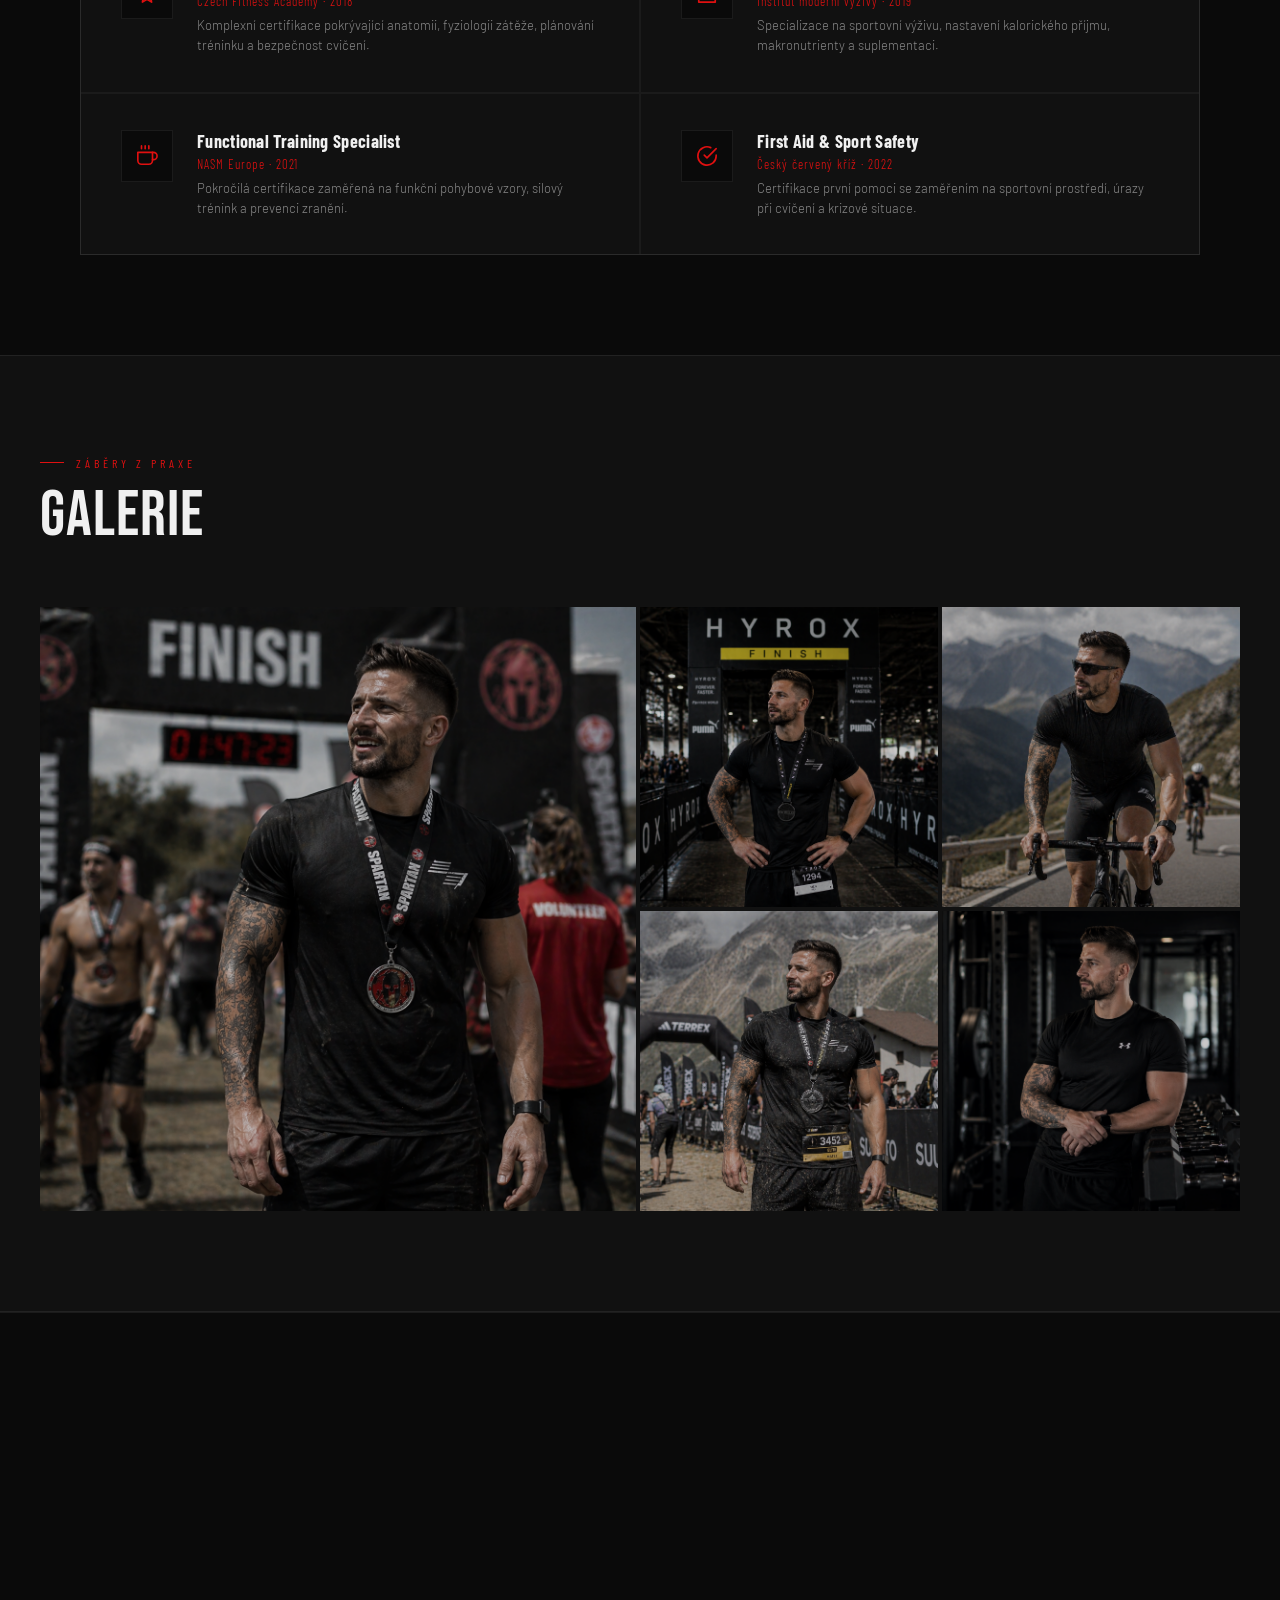
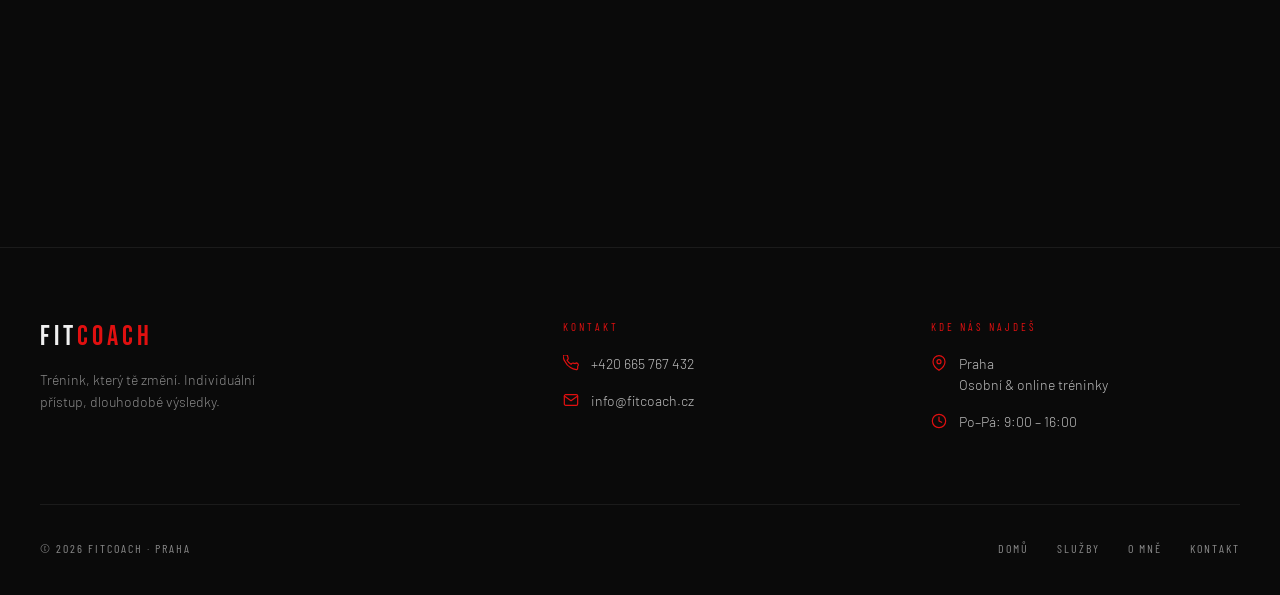
==== commit 110cff1a: "Update omne.html" ====
--- a/omne.html
+++ b/omne.html
@@ -40,7 +40,7 @@
     <p class="hero-quote reveal reveal-delay-2">Nevěřím na zkratky. Věřím na systém, konzistenci a individuální přístup — protože každý člověk je jiný příběh.</p>
   </div>
   <div class="hero-split-right">
-    <img src="images/trainer.png" alt="Matej Novák — fitness trenér">
+    <img src="trainer.png" alt="Matej Novák — fitness trenér">
   </div>
 </section>
 
